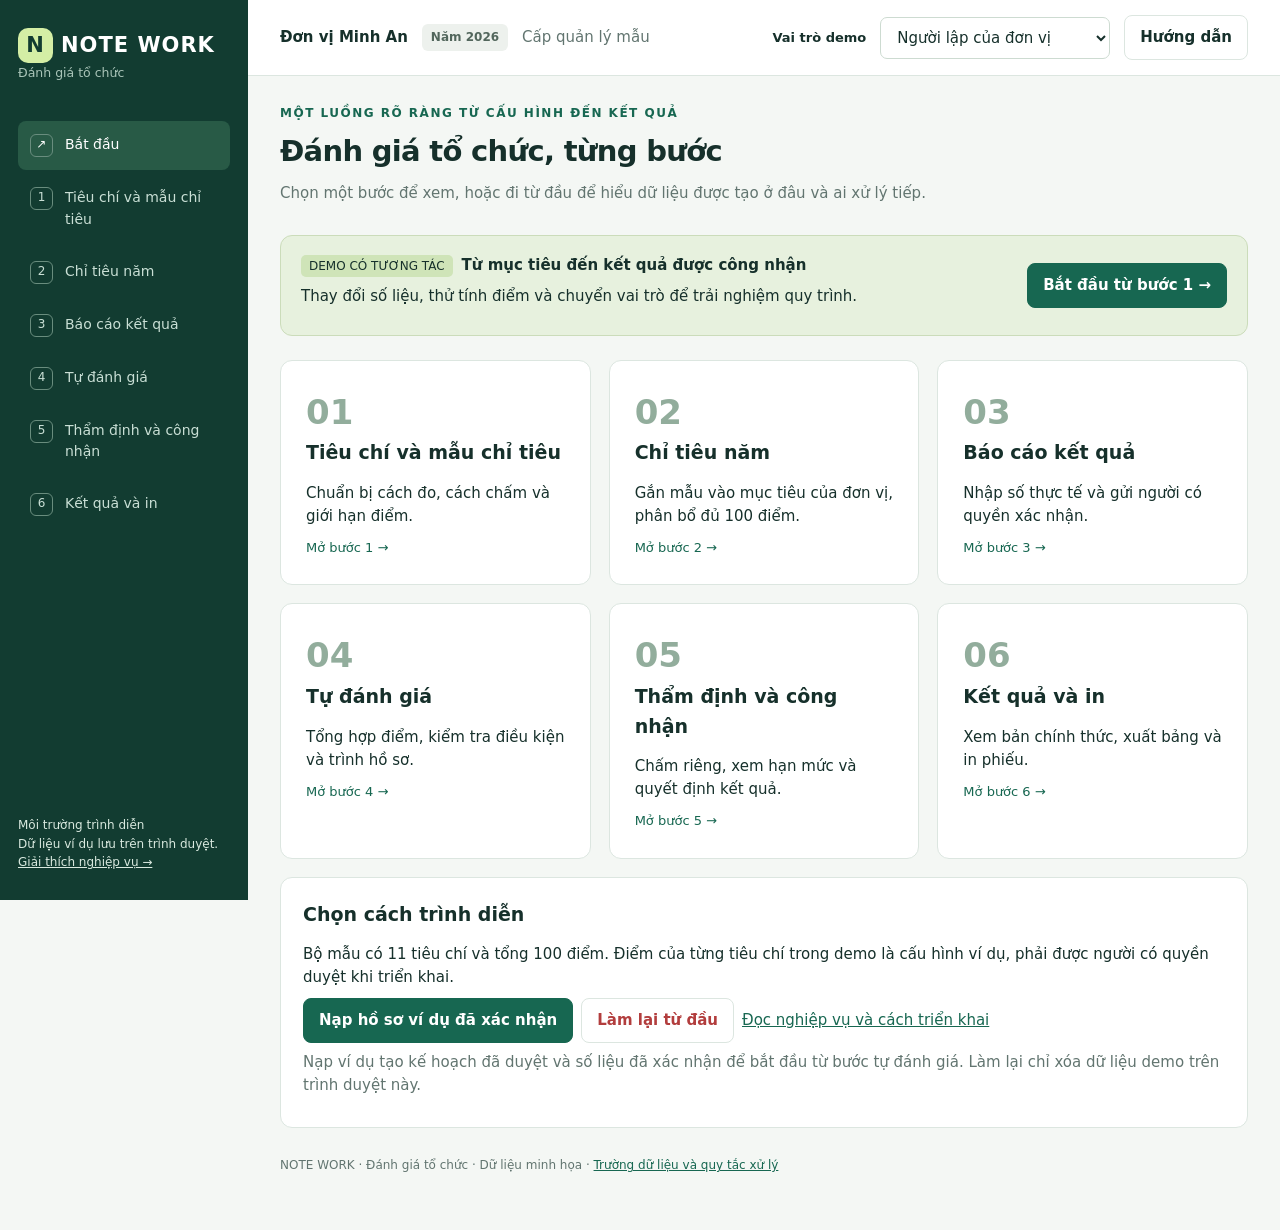
==== index.html @ bbac9933 "Initial commit" ====
<!doctype html>
<html lang="vi"><head><meta charset="utf-8"><meta name="viewport" content="width=device-width,initial-scale=1"><meta name="description" content="NOTE WORK — Hướng dẫn quy trình đánh giá tổ chức từng bước"><title>NOTE WORK | Bắt đầu</title><link rel="stylesheet" href="assets/style.css"><link rel="icon" href="assets/favicon.svg" type="image/svg+xml"></head><body data-page="index"><div id="app"></div><noscript>Vui lòng bật JavaScript để sử dụng demo.</noscript><script src="assets/logic.js"></script><script src="assets/app.js"></script></body></html>
---- assets/style.css ----
:root{--ink:#16302b;--muted:#627570;--green:#176751;--light:#e6f2eb;--line:#dce6e0;--bg:#f4f7f4;--orange:#c66a22;--red:#b23d3d}*{box-sizing:border-box}body{margin:0;background:var(--bg);font:15px/1.55 system-ui,-apple-system,'Segoe UI',sans-serif;color:var(--ink)}button,input,select,textarea{font:inherit}button,a,input,select,textarea{outline-offset:4px}a{color:var(--green)}button{cursor:pointer;border:1px solid var(--line);padding:10px 15px;background:white;border-radius:8px;color:var(--ink);font-weight:600}button:hover{background:#edf4ee}button.primary{background:var(--green);border-color:var(--green);color:white}button.danger{color:var(--red)}button:disabled{opacity:.45;cursor:not-allowed}h1{font-size:29px;letter-spacing:-.7px;margin:6px 0}h2{font-size:19px;margin:0 0 14px}h3{font-size:16px}p{margin:8px 0}small,.muted{color:var(--muted)}.layout{display:grid;grid-template-columns:248px minmax(0,1fr);min-height:100vh}.sidebar{background:#123c31;color:#d9e9df;padding:28px 18px;position:sticky;top:0;height:100vh;display:flex;flex-direction:column}.brand{font-size:21px;font-weight:750;color:white;letter-spacing:1px}.brand b{display:inline-grid;place-items:center;width:35px;height:35px;background:#d4eea5;color:#123c31;border-radius:10px;margin-right:8px}.sidebar small{color:#a9c4b8}.nav{margin:35px 0}.nav a{display:flex;gap:12px;text-decoration:none;color:#c9dfd5;padding:13px 12px;border-radius:8px;margin:4px 0;font-size:14px}.nav a.active{background:#285a46;color:white}.nav .num{border:1px solid #698d7e;border-radius:6px;width:23px;height:23px;text-align:center;font-size:12px;flex-shrink:0}.sidebottom{margin-top:auto;font-size:12px}.topbar{display:flex;align-items:center;justify-content:space-between;border-bottom:1px solid var(--line);background:white;padding:15px 32px;gap:15px}.topbar select{max-width:230px}.topbar .context{display:flex;gap:14px;align-items:center}.main{padding:28px 32px 55px;max-width:1550px;margin:auto}.eyebrow{font-size:12px;letter-spacing:1.5px;text-transform:uppercase;color:var(--green);font-weight:700}.pagehead{display:flex;justify-content:space-between;gap:20px;align-items:center;margin-bottom:22px}.pagehead p{color:var(--muted);max-width:770px}.actions{display:flex;gap:8px;align-items:center;flex-wrap:wrap}.guidebar{background:#e7f1de;border:1px solid #cbdcba;border-radius:12px;padding:18px 20px;display:flex;justify-content:space-between;gap:20px;align-items:center;margin-bottom:24px}.guidebar .marker{font-size:12px;background:#cfe4b8;padding:4px 8px;border-radius:5px;margin-right:9px}.card{background:white;border:1px solid var(--line);border-radius:12px;padding:22px;margin:18px 0}.grid{display:grid;grid-template-columns:repeat(2,minmax(0,1fr));gap:20px}.three{grid-template-columns:repeat(3,minmax(0,1fr))}.stepgrid{display:grid;grid-template-columns:repeat(3,1fr);gap:18px}.stepcard{background:white;padding:25px;border:1px solid var(--line);border-radius:12px;text-decoration:none;color:var(--ink)}.stepcard:hover{border-color:var(--green)}.stepcard .big{font-size:34px;color:#92ad9c;font-weight:700}.stepcard span{font-size:13px;color:var(--green)}.stat{font-size:32px;font-weight:700;margin:7px 0}.badge{font-size:12px;font-weight:600;display:inline-block;padding:4px 9px;border-radius:6px;background:#edf1ed;color:#52665c;white-space:nowrap}.badge.ok{background:#ddf2e5;color:#1a694a}.badge.wait{background:#fff0d5;color:#895414}.badge.bad{background:#fae5e3;color:#a52d2d}.notice{border-left:3px solid #d49a49;padding:10px 15px;background:#fffaee;margin:16px 0;border-radius:4px}.notice.info{border-color:var(--green);background:#eef6f0}.tablewrap{overflow:auto}table{width:100%;border-collapse:collapse;font-size:14px}th{text-align:left;color:#66796c;background:#f5f8f4;font-weight:600;font-size:12px;padding:12px 13px}td{padding:14px 13px;border-bottom:1px solid var(--line);vertical-align:top}td small{display:block;margin-top:3px}tr:last-child td{border-bottom:0}.right{text-align:right}.nowrap{white-space:nowrap}label{display:block;font-size:13px;font-weight:650;margin-bottom:7px}label small{font-weight:400}input,select,textarea{width:100%;border:1px solid #cddbd1;border-radius:7px;background:white;padding:10px 12px;color:var(--ink)}input[type=checkbox]{width:auto;margin-right:8px;accent-color:var(--green)}input[readonly]{background:#f1f5f1;color:#6a7f71}textarea{min-height:85px;resize:vertical}.field{margin:0 0 16px}.field small{display:block;margin-top:5px;font-size:12px}.formgrid{display:grid;grid-template-columns:1fr 1fr;gap:0 20px}.formgrid .full{grid-column:1/-1}.tabs{display:flex;gap:8px;border-bottom:1px solid var(--line);margin:20px 0}.tabs button{border:0;border-radius:0;background:transparent}.tabs button.active{color:var(--green);border-bottom:3px solid var(--green)}.path{display:flex;gap:7px;flex-wrap:wrap;margin:14px 0}.path span{font-size:12px;padding:6px 10px;background:#edf1ed;border-radius:6px}.path span.current{background:var(--green);color:white}.dialogback{position:fixed;inset:0;background:#12332670;z-index:40;display:grid;place-items:center;padding:20px}.dialog{background:white;border-radius:14px;width:min(100%,940px);max-height:90vh;overflow:auto;box-shadow:0 18px 90px #123c3130}.dialoghead{position:sticky;top:0;background:white;display:flex;justify-content:space-between;align-items:center;padding:18px 25px;border-bottom:1px solid var(--line);z-index:1}.dialogbody{padding:22px 25px}.dialogfoot{padding:18px 25px;background:#f6f8f4;display:flex;justify-content:flex-end;gap:10px;position:sticky;bottom:0;border-top:1px solid var(--line)}.error{color:var(--red);background:#fff0ee;padding:12px;border-radius:7px;margin:12px 0}.toast{position:fixed;bottom:25px;right:25px;background:#133e30;color:white;padding:14px 22px;z-index:110;border-radius:9px;max-width:500px}.tour-ring{position:fixed;z-index:81;border:3px solid #ed9f24;border-radius:12px;pointer-events:none;box-shadow:0 0 0 9999px #08291e65;animation:pulse 1.6s infinite}.tour-ring.circle{border-radius:50%}.tourbox{position:fixed;z-index:82;width:360px;max-width:calc(100vw - 24px);background:white;box-shadow:0 12px 50px #123c3140;padding:22px;border-radius:13px}.tourbox .count{color:var(--green);font-size:12px;font-weight:700}.tourbox h3{margin:8px 0}.tourbox p{color:var(--muted);font-size:14px}.tourbox .actions{justify-content:space-between;margin-top:18px}.tourclose{float:right;padding:0 6px;border:0;font-size:20px}.tour-progress{height:4px;background:#e6ecdf;border-radius:4px;margin-top:14px}.tour-progress i{display:block;height:4px;background:var(--green)}.empty{text-align:center;padding:35px;color:var(--muted)}.source{font-size:12px;display:block;color:#6b8174}.footer{font-size:12px;color:var(--muted);margin-top:28px}.printtitle{text-align:center}.printonly{display:none}@keyframes pulse{50%{border-color:#ffce59}}@media(prefers-reduced-motion:reduce){*{animation:none!important;scroll-behavior:auto!important}}@media(max-width:1100px){.layout{grid-template-columns:210px minmax(0,1fr)}.main{padding:22px}.topbar{padding:14px 22px}.stepgrid{grid-template-columns:repeat(2,1fr)}.three{grid-template-columns:1fr}.pagehead{align-items:flex-start}}@media(max-width:760px){.layout{display:block}.sidebar{position:relative;height:auto;padding:16px}.nav{display:flex;overflow:auto;margin:15px 0 0}.nav a{min-width:175px}.sidebottom{display:none}.topbar{flex-wrap:wrap}.topbar .context{flex-wrap:wrap}.grid,.formgrid,.stepgrid{grid-template-columns:1fr}.formgrid .full{grid-column:auto}.pagehead,.guidebar{display:block}.pagehead .actions,.guidebar .actions{margin-top:15px}.main{padding:18px}.dialogback{padding:8px}.tourbox{font-size:13px}}@media print{@page{size:A4 portrait;margin:14mm}.sidebar,.topbar,.pagehead,.guidebar,.actions,.tabs,.footer,.noprint,.tourbox,.tour-ring{display:none!important}.layout{display:block}.main{padding:0;max-width:none}body{background:white;font-size:11pt}.card{border:0;padding:0;margin:12px 0}.printonly{display:block}table{font-size:9pt}thead{display:table-header-group}tr{break-inside:avoid}th,td{padding:7px;border:1px solid #ccc}h1{font-size:18pt}.tablewrap{overflow:visible}}
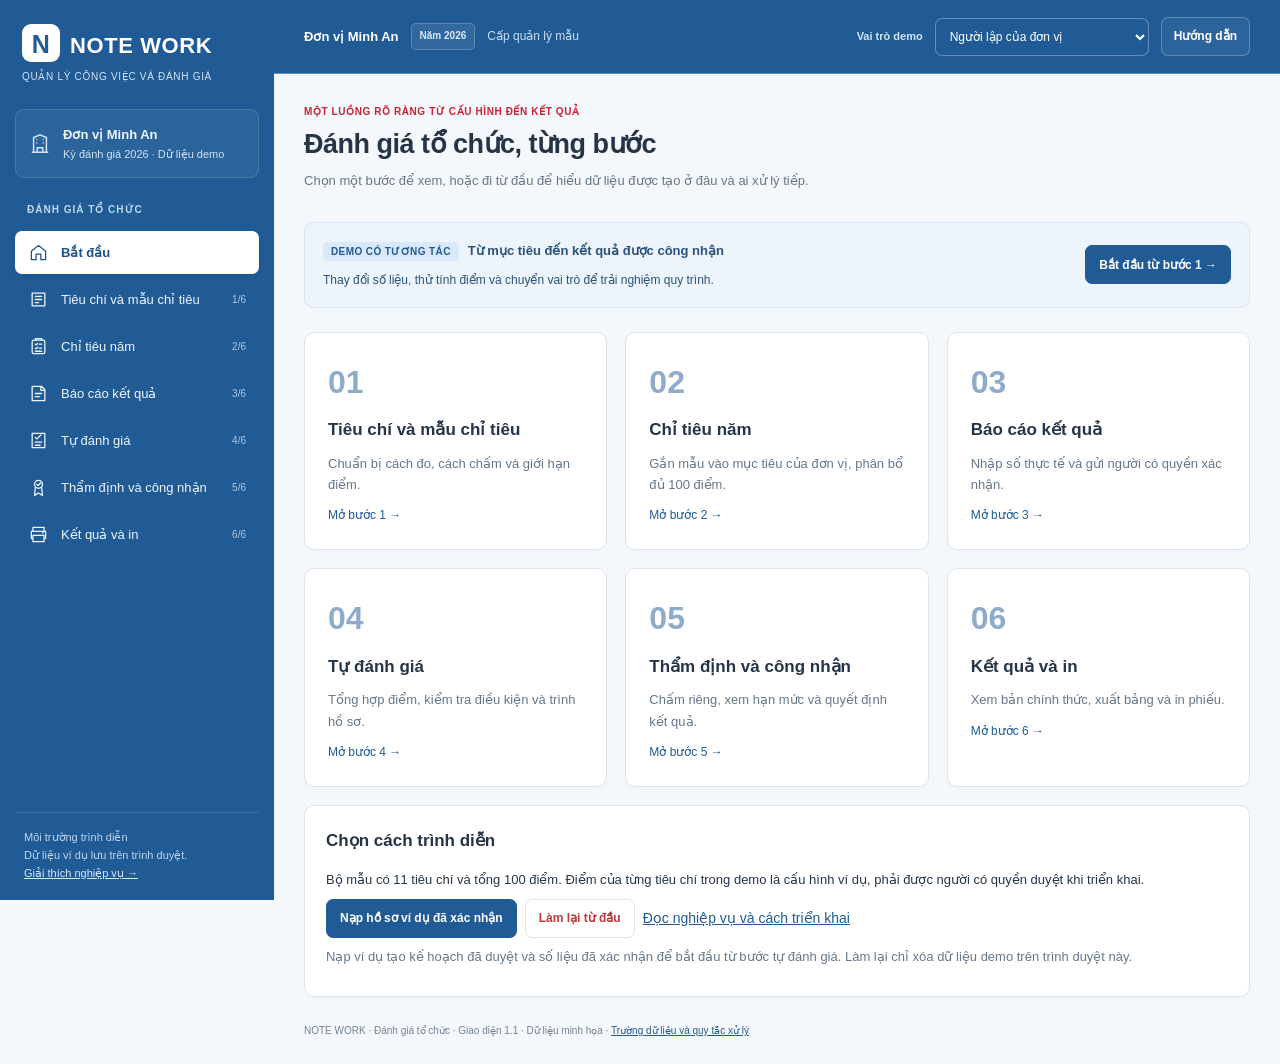
==== commit d2d80a91: "update code" ====
--- a/index.html
+++ b/index.html
@@ -1,2 +1,2 @@
 <!doctype html>
-<html lang="vi"><head><meta charset="utf-8"><meta name="viewport" content="width=device-width,initial-scale=1"><meta name="description" content="NOTE WORK — Hướng dẫn quy trình đánh giá tổ chức từng bước"><title>NOTE WORK | Bắt đầu</title><link rel="stylesheet" href="assets/style.css"><link rel="icon" href="assets/favicon.svg" type="image/svg+xml"></head><body data-page="index"><div id="app"></div><noscript>Vui lòng bật JavaScript để sử dụng demo.</noscript><script src="assets/logic.js"></script><script src="assets/app.js"></script></body></html>+<html lang="vi"><head><meta charset="utf-8"><meta name="theme-color" content="#205b96"><meta name="viewport" content="width=device-width,initial-scale=1"><meta name="description" content="NOTE WORK — Hướng dẫn quy trình đánh giá tổ chức từng bước"><title>NOTE WORK | Bắt đầu</title><link rel="stylesheet" href="assets/style.css?v=20261013-blue1"><link rel="icon" href="assets/favicon.svg" type="image/svg+xml"></head><body data-page="index"><div id="app"></div><noscript>Vui lòng bật JavaScript để sử dụng demo.</noscript><script src="assets/logic.js"></script><script src="assets/app.js?v=20261013-blue1"></script></body></html>
--- a/assets/style.css
+++ b/assets/style.css
@@ -1 +1,36 @@
 :root{--ink:#16302b;--muted:#627570;--green:#176751;--light:#e6f2eb;--line:#dce6e0;--bg:#f4f7f4;--orange:#c66a22;--red:#b23d3d}*{box-sizing:border-box}body{margin:0;background:var(--bg);font:15px/1.55 system-ui,-apple-system,'Segoe UI',sans-serif;color:var(--ink)}button,input,select,textarea{font:inherit}button,a,input,select,textarea{outline-offset:4px}a{color:var(--green)}button{cursor:pointer;border:1px solid var(--line);padding:10px 15px;background:white;border-radius:8px;color:var(--ink);font-weight:600}button:hover{background:#edf4ee}button.primary{background:var(--green);border-color:var(--green);color:white}button.danger{color:var(--red)}button:disabled{opacity:.45;cursor:not-allowed}h1{font-size:29px;letter-spacing:-.7px;margin:6px 0}h2{font-size:19px;margin:0 0 14px}h3{font-size:16px}p{margin:8px 0}small,.muted{color:var(--muted)}.layout{display:grid;grid-template-columns:248px minmax(0,1fr);min-height:100vh}.sidebar{background:#123c31;color:#d9e9df;padding:28px 18px;position:sticky;top:0;height:100vh;display:flex;flex-direction:column}.brand{font-size:21px;font-weight:750;color:white;letter-spacing:1px}.brand b{display:inline-grid;place-items:center;width:35px;height:35px;background:#d4eea5;color:#123c31;border-radius:10px;margin-right:8px}.sidebar small{color:#a9c4b8}.nav{margin:35px 0}.nav a{display:flex;gap:12px;text-decoration:none;color:#c9dfd5;padding:13px 12px;border-radius:8px;margin:4px 0;font-size:14px}.nav a.active{background:#285a46;color:white}.nav .num{border:1px solid #698d7e;border-radius:6px;width:23px;height:23px;text-align:center;font-size:12px;flex-shrink:0}.sidebottom{margin-top:auto;font-size:12px}.topbar{display:flex;align-items:center;justify-content:space-between;border-bottom:1px solid var(--line);background:white;padding:15px 32px;gap:15px}.topbar select{max-width:230px}.topbar .context{display:flex;gap:14px;align-items:center}.main{padding:28px 32px 55px;max-width:1550px;margin:auto}.eyebrow{font-size:12px;letter-spacing:1.5px;text-transform:uppercase;color:var(--green);font-weight:700}.pagehead{display:flex;justify-content:space-between;gap:20px;align-items:center;margin-bottom:22px}.pagehead p{color:var(--muted);max-width:770px}.actions{display:flex;gap:8px;align-items:center;flex-wrap:wrap}.guidebar{background:#e7f1de;border:1px solid #cbdcba;border-radius:12px;padding:18px 20px;display:flex;justify-content:space-between;gap:20px;align-items:center;margin-bottom:24px}.guidebar .marker{font-size:12px;background:#cfe4b8;padding:4px 8px;border-radius:5px;margin-right:9px}.card{background:white;border:1px solid var(--line);border-radius:12px;padding:22px;margin:18px 0}.grid{display:grid;grid-template-columns:repeat(2,minmax(0,1fr));gap:20px}.three{grid-template-columns:repeat(3,minmax(0,1fr))}.stepgrid{display:grid;grid-template-columns:repeat(3,1fr);gap:18px}.stepcard{background:white;padding:25px;border:1px solid var(--line);border-radius:12px;text-decoration:none;color:var(--ink)}.stepcard:hover{border-color:var(--green)}.stepcard .big{font-size:34px;color:#92ad9c;font-weight:700}.stepcard span{font-size:13px;color:var(--green)}.stat{font-size:32px;font-weight:700;margin:7px 0}.badge{font-size:12px;font-weight:600;display:inline-block;padding:4px 9px;border-radius:6px;background:#edf1ed;color:#52665c;white-space:nowrap}.badge.ok{background:#ddf2e5;color:#1a694a}.badge.wait{background:#fff0d5;color:#895414}.badge.bad{background:#fae5e3;color:#a52d2d}.notice{border-left:3px solid #d49a49;padding:10px 15px;background:#fffaee;margin:16px 0;border-radius:4px}.notice.info{border-color:var(--green);background:#eef6f0}.tablewrap{overflow:auto}table{width:100%;border-collapse:collapse;font-size:14px}th{text-align:left;color:#66796c;background:#f5f8f4;font-weight:600;font-size:12px;padding:12px 13px}td{padding:14px 13px;border-bottom:1px solid var(--line);vertical-align:top}td small{display:block;margin-top:3px}tr:last-child td{border-bottom:0}.right{text-align:right}.nowrap{white-space:nowrap}label{display:block;font-size:13px;font-weight:650;margin-bottom:7px}label small{font-weight:400}input,select,textarea{width:100%;border:1px solid #cddbd1;border-radius:7px;background:white;padding:10px 12px;color:var(--ink)}input[type=checkbox]{width:auto;margin-right:8px;accent-color:var(--green)}input[readonly]{background:#f1f5f1;color:#6a7f71}textarea{min-height:85px;resize:vertical}.field{margin:0 0 16px}.field small{display:block;margin-top:5px;font-size:12px}.formgrid{display:grid;grid-template-columns:1fr 1fr;gap:0 20px}.formgrid .full{grid-column:1/-1}.tabs{display:flex;gap:8px;border-bottom:1px solid var(--line);margin:20px 0}.tabs button{border:0;border-radius:0;background:transparent}.tabs button.active{color:var(--green);border-bottom:3px solid var(--green)}.path{display:flex;gap:7px;flex-wrap:wrap;margin:14px 0}.path span{font-size:12px;padding:6px 10px;background:#edf1ed;border-radius:6px}.path span.current{background:var(--green);color:white}.dialogback{position:fixed;inset:0;background:#12332670;z-index:40;display:grid;place-items:center;padding:20px}.dialog{background:white;border-radius:14px;width:min(100%,940px);max-height:90vh;overflow:auto;box-shadow:0 18px 90px #123c3130}.dialoghead{position:sticky;top:0;background:white;display:flex;justify-content:space-between;align-items:center;padding:18px 25px;border-bottom:1px solid var(--line);z-index:1}.dialogbody{padding:22px 25px}.dialogfoot{padding:18px 25px;background:#f6f8f4;display:flex;justify-content:flex-end;gap:10px;position:sticky;bottom:0;border-top:1px solid var(--line)}.error{color:var(--red);background:#fff0ee;padding:12px;border-radius:7px;margin:12px 0}.toast{position:fixed;bottom:25px;right:25px;background:#133e30;color:white;padding:14px 22px;z-index:110;border-radius:9px;max-width:500px}.tour-ring{position:fixed;z-index:81;border:3px solid #ed9f24;border-radius:12px;pointer-events:none;box-shadow:0 0 0 9999px #08291e65;animation:pulse 1.6s infinite}.tour-ring.circle{border-radius:50%}.tourbox{position:fixed;z-index:82;width:360px;max-width:calc(100vw - 24px);background:white;box-shadow:0 12px 50px #123c3140;padding:22px;border-radius:13px}.tourbox .count{color:var(--green);font-size:12px;font-weight:700}.tourbox h3{margin:8px 0}.tourbox p{color:var(--muted);font-size:14px}.tourbox .actions{justify-content:space-between;margin-top:18px}.tourclose{float:right;padding:0 6px;border:0;font-size:20px}.tour-progress{height:4px;background:#e6ecdf;border-radius:4px;margin-top:14px}.tour-progress i{display:block;height:4px;background:var(--green)}.empty{text-align:center;padding:35px;color:var(--muted)}.source{font-size:12px;display:block;color:#6b8174}.footer{font-size:12px;color:var(--muted);margin-top:28px}.printtitle{text-align:center}.printonly{display:none}@keyframes pulse{50%{border-color:#ffce59}}@media(prefers-reduced-motion:reduce){*{animation:none!important;scroll-behavior:auto!important}}@media(max-width:1100px){.layout{grid-template-columns:210px minmax(0,1fr)}.main{padding:22px}.topbar{padding:14px 22px}.stepgrid{grid-template-columns:repeat(2,1fr)}.three{grid-template-columns:1fr}.pagehead{align-items:flex-start}}@media(max-width:760px){.layout{display:block}.sidebar{position:relative;height:auto;padding:16px}.nav{display:flex;overflow:auto;margin:15px 0 0}.nav a{min-width:175px}.sidebottom{display:none}.topbar{flex-wrap:wrap}.topbar .context{flex-wrap:wrap}.grid,.formgrid,.stepgrid{grid-template-columns:1fr}.formgrid .full{grid-column:auto}.pagehead,.guidebar{display:block}.pagehead .actions,.guidebar .actions{margin-top:15px}.main{padding:18px}.dialogback{padding:8px}.tourbox{font-size:13px}}@media print{@page{size:A4 portrait;margin:14mm}.sidebar,.topbar,.pagehead,.guidebar,.actions,.tabs,.footer,.noprint,.tourbox,.tour-ring{display:none!important}.layout{display:block}.main{padding:0;max-width:none}body{background:white;font-size:11pt}.card{border:0;padding:0;margin:12px 0}.printonly{display:block}table{font-size:9pt}thead{display:table-header-group}tr{break-inside:avoid}th,td{padding:7px;border:1px solid #ccc}h1{font-size:18pt}.tablewrap{overflow:visible}}
+
+/* Giao diện 1.1: khung NOTE WORK xanh dương, tài nguyên nội bộ. */
+:root{--ink:#253447;--muted:#66778a;--green:#205b96;--light:#eaf2fb;--line:#dce4ed;--bg:#f4f7fb;--orange:#b4791c;--red:#b93838}
+@media screen{
+body{font-family:'Segoe UI',Arial,sans-serif;font-size:14px;line-height:1.65}
+.layout{grid-template-columns:274px minmax(0,1fr)}
+.sidebar{background:#205b96;color:#eef6ff;padding:24px 15px 18px}
+.brand{font-size:22px;letter-spacing:.6px;padding:0 7px}
+.brand b{background:white;color:#205b96;width:38px;height:38px;border-radius:9px;font-size:25px;margin-right:10px}
+.sidebar>small{color:#d3e4f5;font-size:10px;letter-spacing:.7px;padding:5px 7px 0}
+.workspace-card{padding:14px 13px;margin:23px 0 0;background:#ffffff0d;border:1px solid #ffffff25;border-radius:9px;display:flex;gap:12px;align-items:center}
+.workspace-card b{display:block;font-size:13px}.workspace-card small{display:block;font-size:11px;color:#d0e3f7}.workspace-card svg{width:22px;height:22px;flex-shrink:0;color:#d0e3f7}
+.nav-label{font-size:10px;letter-spacing:1px;color:#bfd8ef;margin:24px 12px 8px;font-weight:650}
+.nav{margin:0 0 20px}.nav a{color:#eef6ff;min-height:43px;padding:10px 13px;margin:4px 0;border-radius:7px;font-size:13px;align-items:center;gap:12px;line-height:1.5}
+.nav a:hover{background:#ffffff14}.nav a.active{background:white;color:#1b5287;font-weight:700;box-shadow:0 2px 5px #153d6720}
+.nav .num{border:0;width:21px;height:21px;display:flex;align-items:center;justify-content:center}.nav .num svg{width:19px;height:19px}.nav .nav-order{margin-left:auto;opacity:.7;font-size:10px}
+.sidebottom{font-size:11px;padding:15px 9px 0;border-top:1px solid #ffffff25;color:#bdd5ed}.sidebottom a{color:#d8eaff!important}
+.topbar{background:#205b96;color:white;min-height:74px;border-color:#ffffff50;padding:15px 30px;gap:16px}
+.topbar .context{gap:12px;min-width:0}.topbar .context>b{font-size:13px}.topbar .context .muted{color:#c7def4;font-size:12px}
+.topbar .badge{background:#ffffff15;border:1px solid #ffffff35;color:#d8eaff;font-size:10px}.topbar label{font-size:11px;color:#d3e4f5}.topbar select{background:#205b96;color:white;border-color:#ffffff50;font-size:12px;min-height:38px;max-width:214px;padding:8px 10px}.topbar select option{background:white;color:#253447}.topbar button{background:#ffffff0d;color:white;border-color:#ffffff40;font-size:12px;padding:8px 12px}.topbar button:hover{background:#ffffff20}
+.main{padding:30px 30px 24px;max-width:1560px}.eyebrow{color:#c82333;font-size:10px;letter-spacing:.6px;line-height:1.5}h1{font-size:27px;letter-spacing:-.5px;line-height:1.3;margin:8px 0}h2{font-size:17px}h3{font-size:15px}
+.pagehead{margin-bottom:22px;align-items:flex-start}.pagehead p{font-size:13px;line-height:1.7;max-width:800px}.pagehead>.actions{padding-top:12px;justify-content:flex-end}
+button{font-size:12px;min-height:39px;padding:9px 13px;border-radius:7px;line-height:1.55;border-color:#dce4ed}button.primary{background:#205b96;border-color:#205b96}button.primary:hover{background:#164678}button:hover{background:#f0f6fc}button:focus-visible,a:focus-visible{outline:2px solid #6db6ff;outline-offset:3px}
+.guidebar{background:#edf4fc;border:1px solid #d7e6f5;padding:16px 18px;border-radius:9px;color:#2b527b;gap:18px}.guidebar .marker{background:#d9e9fa;color:#205b96;font-size:10px;font-weight:700;letter-spacing:.4px}.guidebar b{font-size:13px}.guidebar p{font-size:12px;line-height:1.7;margin-bottom:0}.guidebar .actions{flex-shrink:0}
+.card{border-radius:10px;padding:21px;border:1px solid #dce4ed;box-shadow:0 2px 8px #21385504;margin:18px 0}.card>.eyebrow{color:#61758c}.grid{gap:20px}.stat{font-size:30px;line-height:1.5;font-variant-numeric:tabular-nums}.stat small{font-size:16px;font-weight:400}.card p{font-size:13px}.source{font-size:11px;color:#718397;line-height:1.7;margin-top:5px}
+.stepgrid{gap:18px}.stepcard{border-radius:10px;border-color:#dce4ed;padding:23px;box-shadow:0 2px 8px #21385504}.stepcard:hover{border-color:#8cb3da;background:#fafdff}.stepcard .big{font-size:32px;color:#8fabcb}.stepcard h2{font-size:17px;margin:8px 0}.stepcard p{font-size:13px;color:#66778a}.stepcard span{font-size:12px;color:#205b96}
+.tabs{gap:22px;margin-bottom:22px;white-space:nowrap;overflow-x:auto}.tabs button{font-size:12px;min-height:43px;padding:8px 4px}.tabs button.active{border-bottom-color:#205b96;color:#205b96}
+.tablewrap{border:1px solid #e5ebf2;border-radius:8px}table{font-size:12px;min-width:620px}th{font-size:10px;font-weight:650;letter-spacing:.3px;background:#f6f8fb;color:#5d7289;padding:14px 16px}td{padding:14px 16px;line-height:1.7;border-color:#e2e9f0}td small{font-size:11px;line-height:1.7}.tablewrap td button{font-size:11px;min-height:33px;padding:6px 10px;margin:0 4px 4px 0;white-space:nowrap}.badge{font-size:10px;padding:4px 8px;border-radius:5px;background:#edf2f8;color:#526b82}.badge.ok{background:#eaf7f0;color:#217347}.badge.wait{background:#fff6e4;color:#885a0c}.badge.bad{background:#fcebea;color:#ad3a36}
+label{font-size:12px;line-height:1.7;font-weight:600}.field small{font-size:11px}input,select,textarea{font-size:13px;min-height:43px;border-color:#cbd7e4;border-radius:7px}input[type=checkbox]{min-height:0;accent-color:#205b96}input[readonly]{background:#f5f8fb;color:#526b82}textarea{line-height:1.7;min-height:86px}.formgrid{column-gap:17px}.notice{font-size:12px;line-height:1.7;background:#fff8ea;color:#885a0c;border:1px solid #f1dfb4;border-left:3px solid #d6a44a;border-radius:8px;padding:14px 17px}.notice.info{background:#edf4fc;border-color:#d7e6f5;border-left-color:#205b96;color:#2b527b}
+.path span{font-size:11px;background:#edf4fc;color:#526b82;border-radius:6px}.path span.current{background:#205b96;color:white}.dialogback{background:#182f4866}.dialog{border-radius:10px;box-shadow:0 18px 80px #20385235}.dialoghead{padding:20px 22px}.dialoghead h2{font-size:21px}.dialogbody{padding:20px 22px 24px}.dialogfoot{padding:17px 22px;background:#f6f8fb;border-color:#dce4ed}.dialog .card{background:#f9fbfd!important}.error{font-size:12px}.toast{background:#205b96;border-radius:8px;font-size:13px}
+.tour-ring{border-color:#f0ab25}.tourbox{border:1px solid #dce4ed;border-radius:10px;padding:21px;box-shadow:0 12px 50px #12335540}.tourbox .count{color:#205b96;font-size:11px}.tourbox h3{font-size:16px}.tourbox p{font-size:13px;color:#66778a}.tour-progress{background:#e0eaf6}.tour-progress i{background:#205b96}.tourclose{min-height:0;font-size:20px;padding:0 5px}.footer{font-size:10px;color:#728296;margin-top:26px}
+@media(min-width:1400px){.topbar{padding-left:36px;padding-right:36px}.main{padding:32px 36px}}
+@media(max-width:1160px){.layout{grid-template-columns:244px minmax(0,1fr)}.topbar{padding:14px 24px;flex-wrap:wrap}.topbar .context .muted{display:none}.main{padding:24px}.pagehead{display:block}.pagehead>.actions{justify-content:flex-start}.grid.three{grid-template-columns:1fr}.topbar select{max-width:210px}}
+@media(max-width:760px){.layout{display:block}.sidebar{padding:16px;height:auto;position:relative}.brand{font-size:20px}.sidebar>small{display:block}.workspace-card{margin:13px 0 0;padding:10px 12px}.nav-label{margin:15px 12px 6px}.nav{display:flex;overflow:auto;margin:0}.nav a{min-width:185px}.sidebar .sidebottom{display:none}.topbar{padding:12px 16px;min-height:72px}.topbar .context{flex-wrap:wrap}.topbar select{max-width:220px}.main{padding:23px 16px}.pagehead h1{font-size:24px}.pagehead p{font-size:12px}.grid,.formgrid,.stepgrid{grid-template-columns:1fr}.card{padding:17px}.guidebar{display:block;padding:14px}.guidebar .actions{margin-top:13px}.tabs{gap:20px}.dialoghead h2{font-size:18px}.dialogback{padding:8px}.tourbox{padding:17px}}
+}
